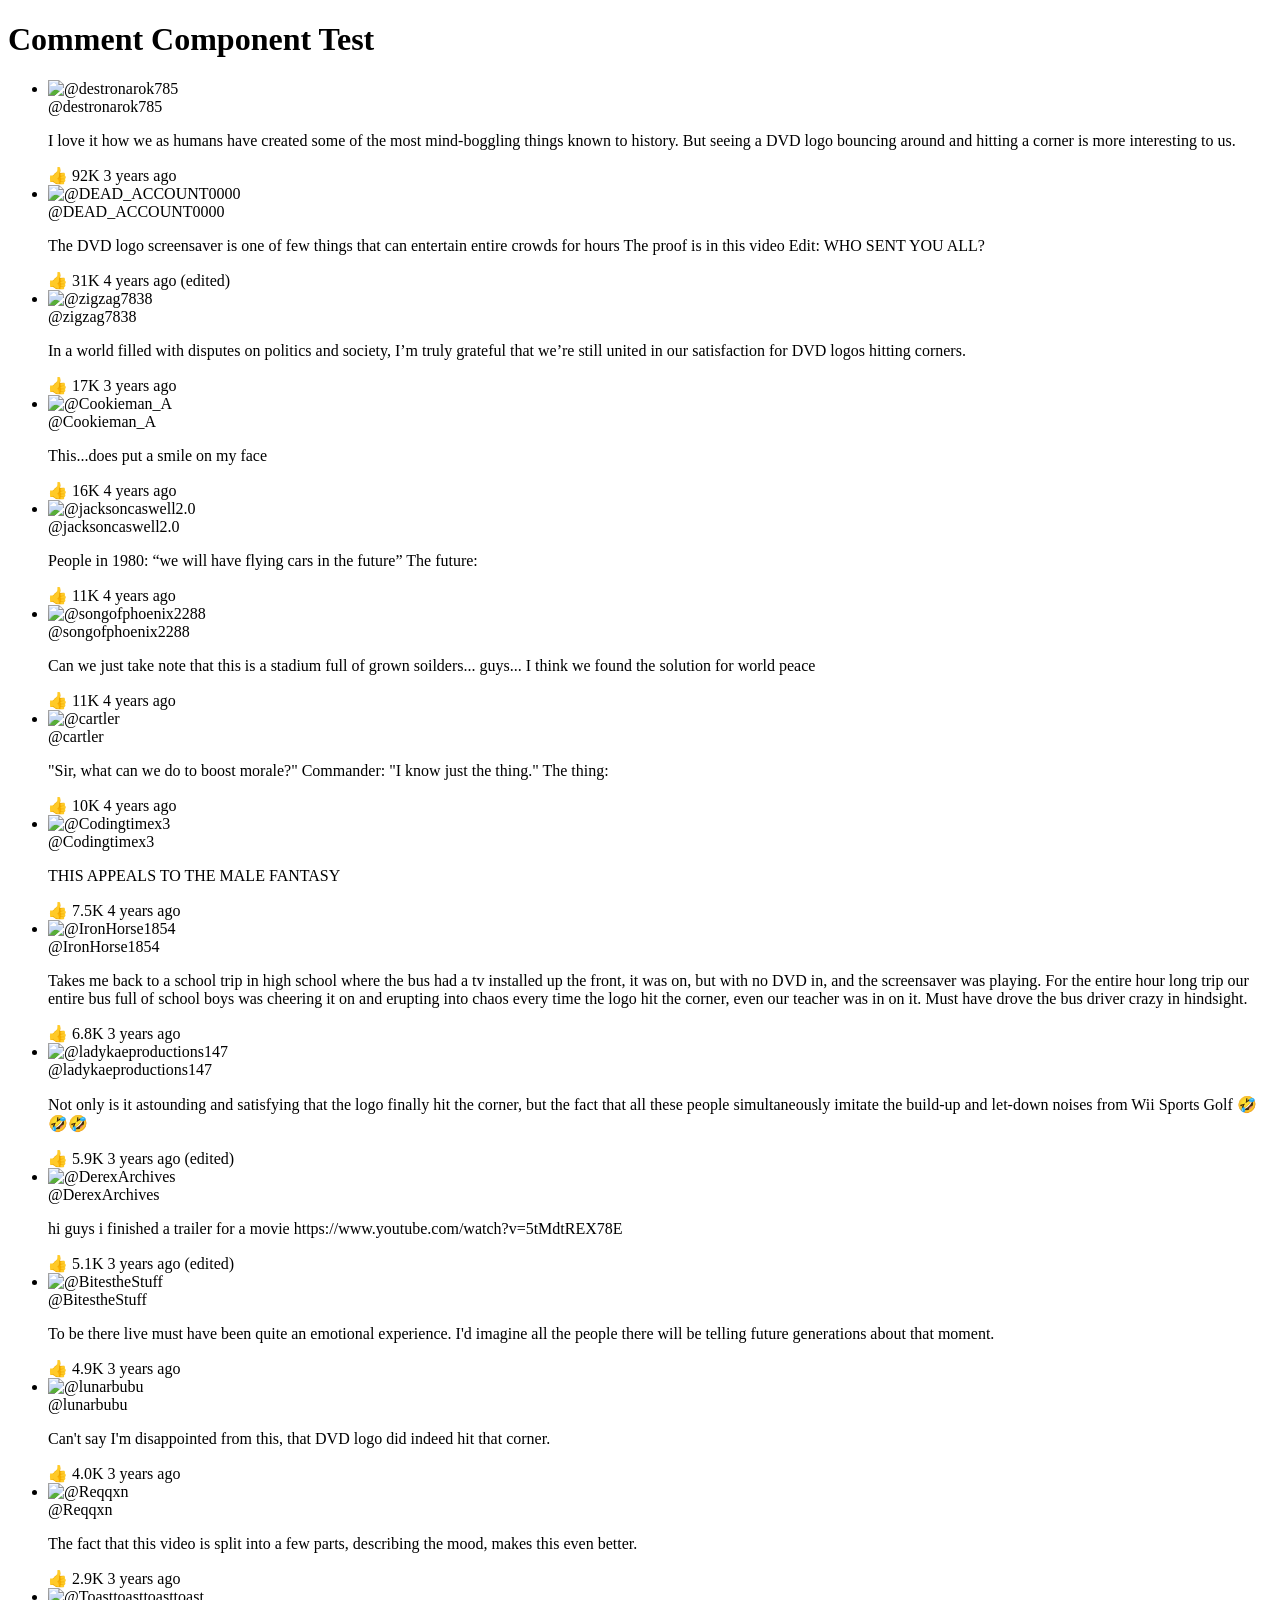
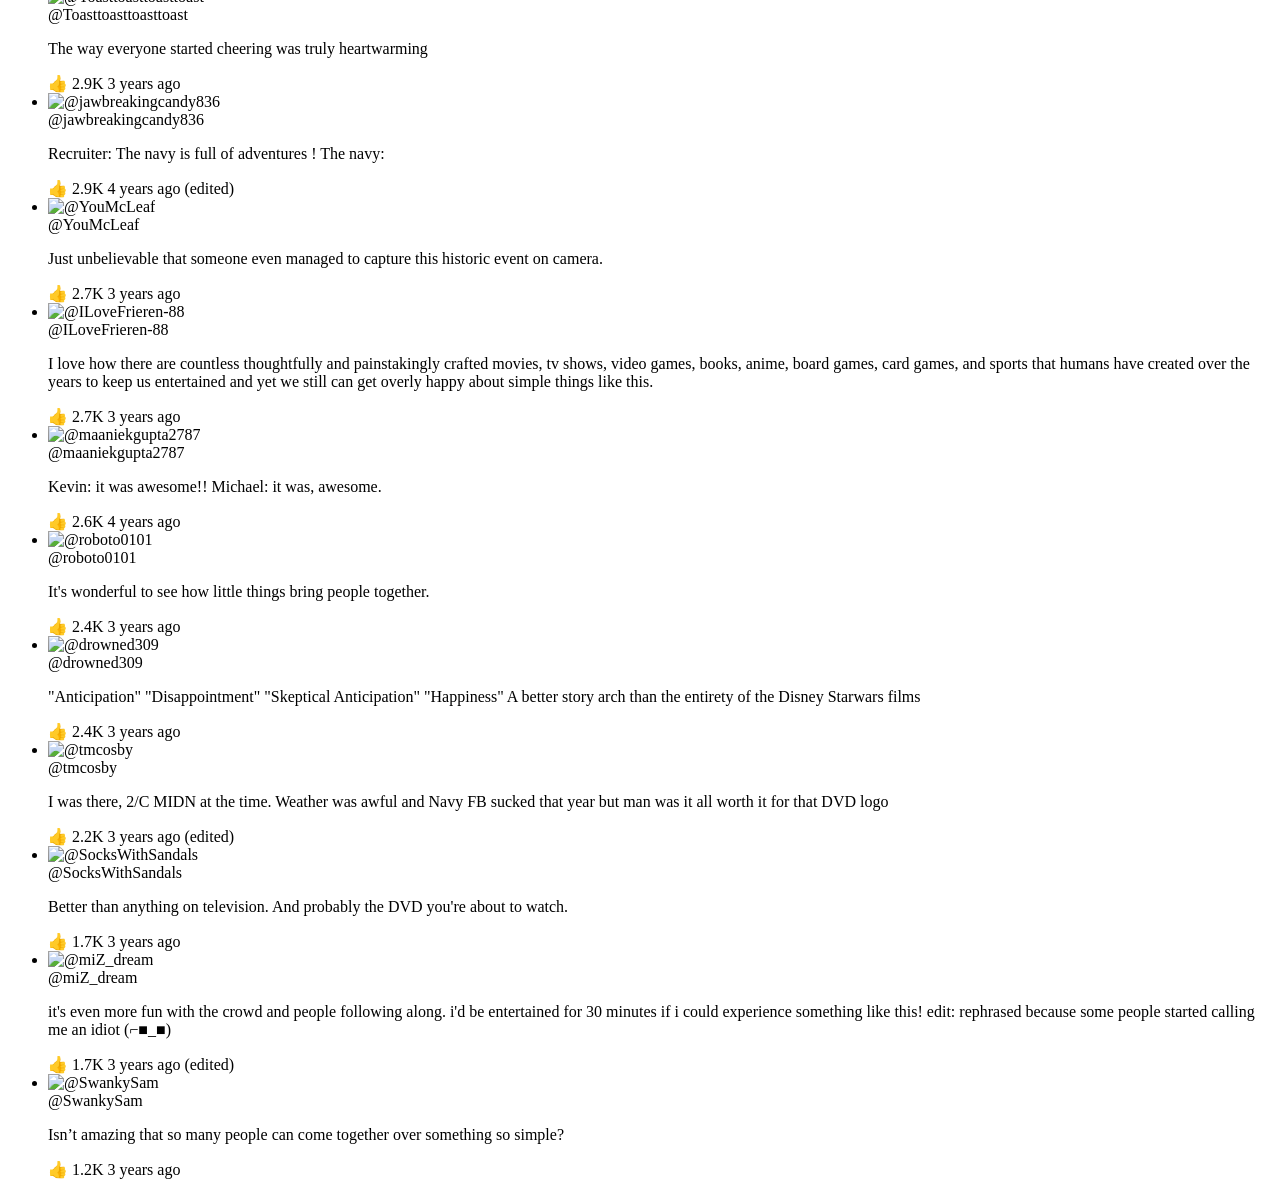
==== docs/my_example.html @ 3e5bfe88 "refactor: rename" ====
<!DOCTYPE html>
<html lang="en">
<head>
    <meta charset="UTF-8">
    <meta name="viewport" content="width=device-width, initial-scale=1.0">
    <title>Comment Component Test</title>
    <link rel="stylesheet" href="styles.css">
</head>
<body>
    <div class="container">
        <h1>Comment Component Test</h1>
        
        <ul id="comments-list">
        </ul>
    </div>

    <script src="test-comments.js"></script>
</body>
</html>
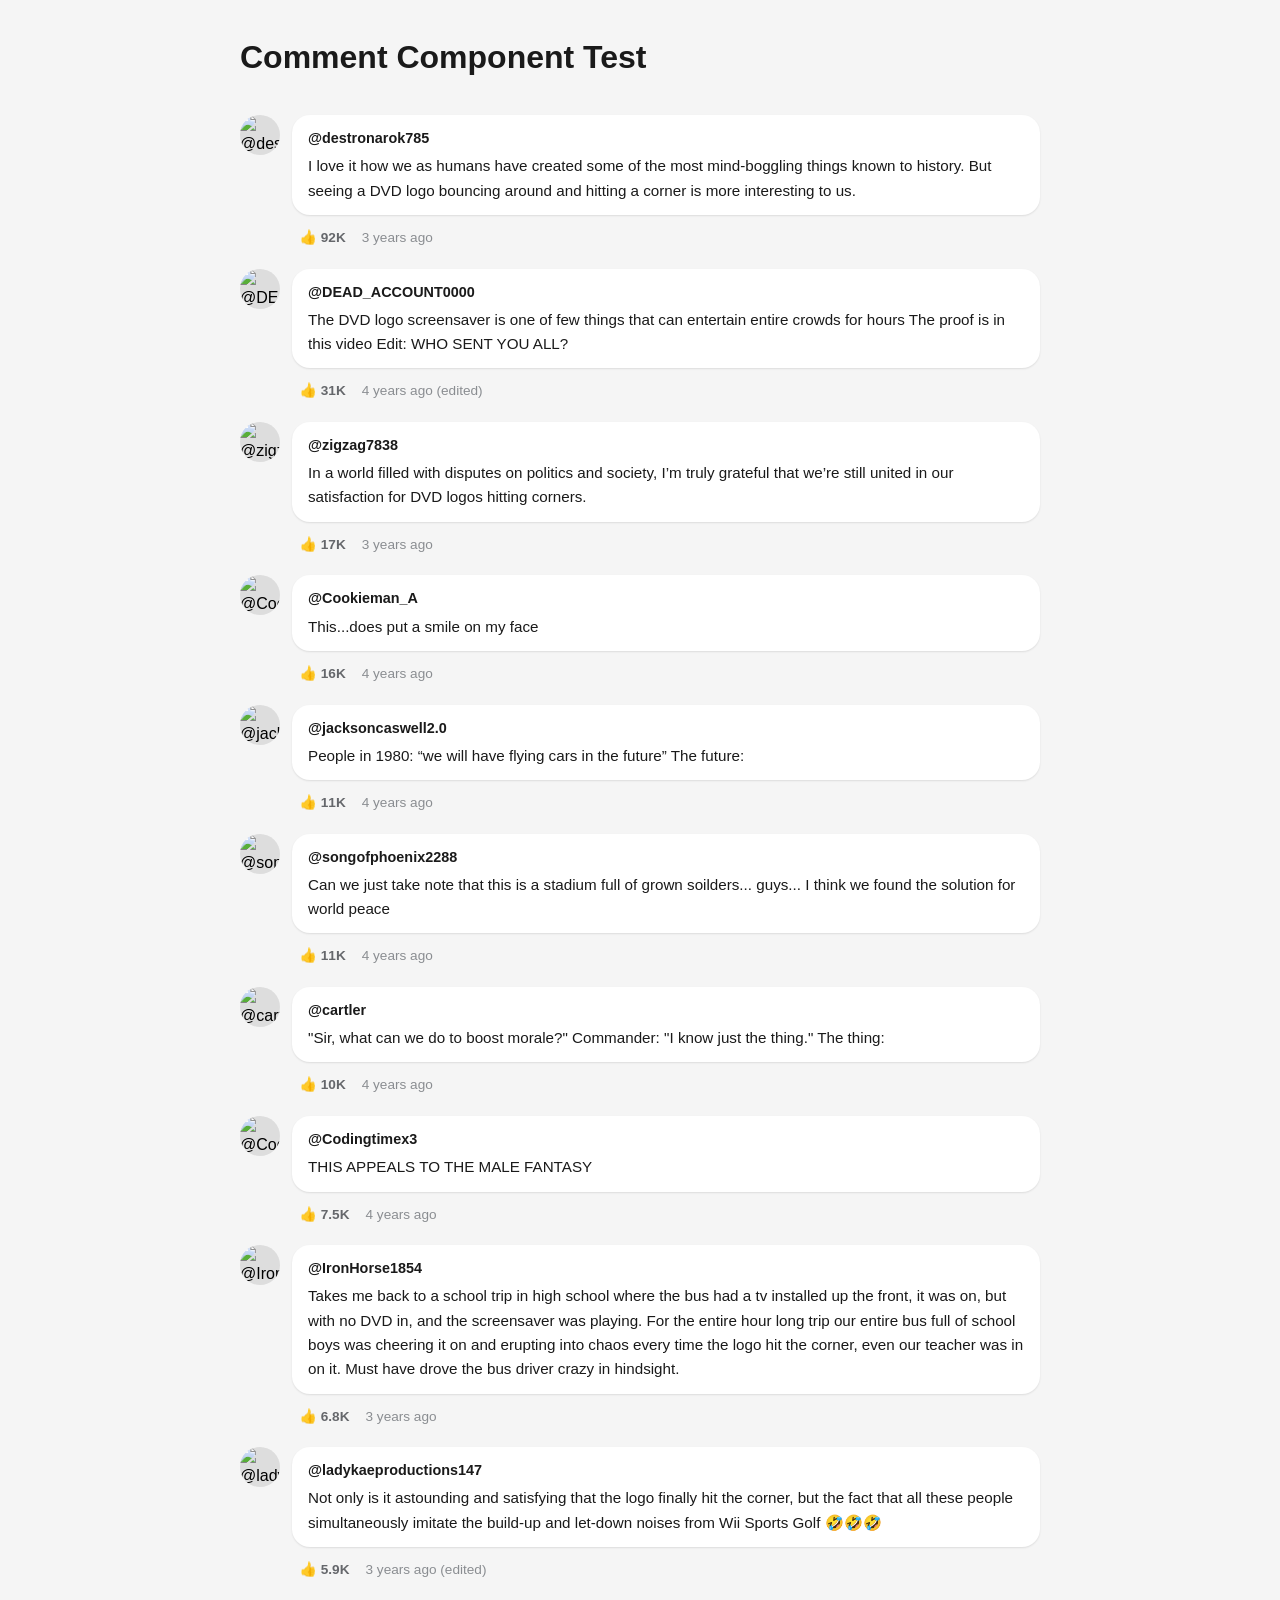
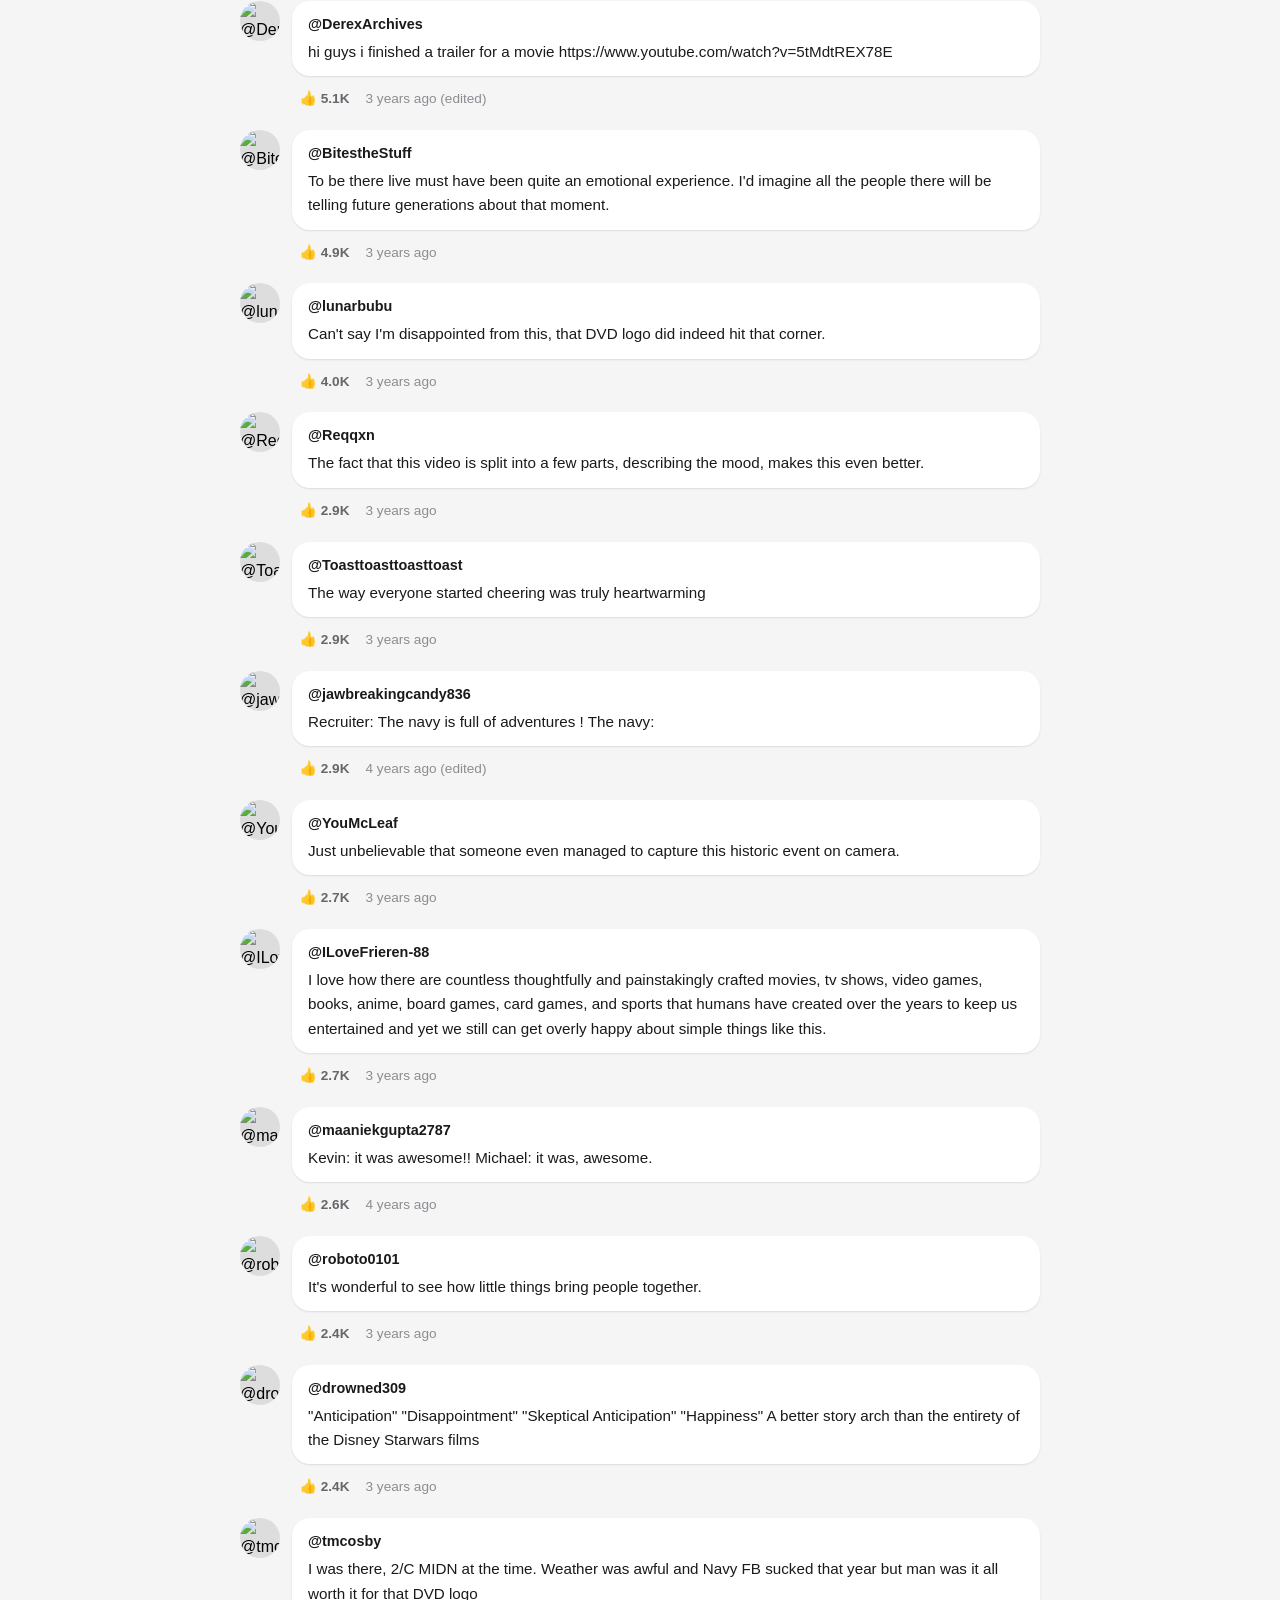
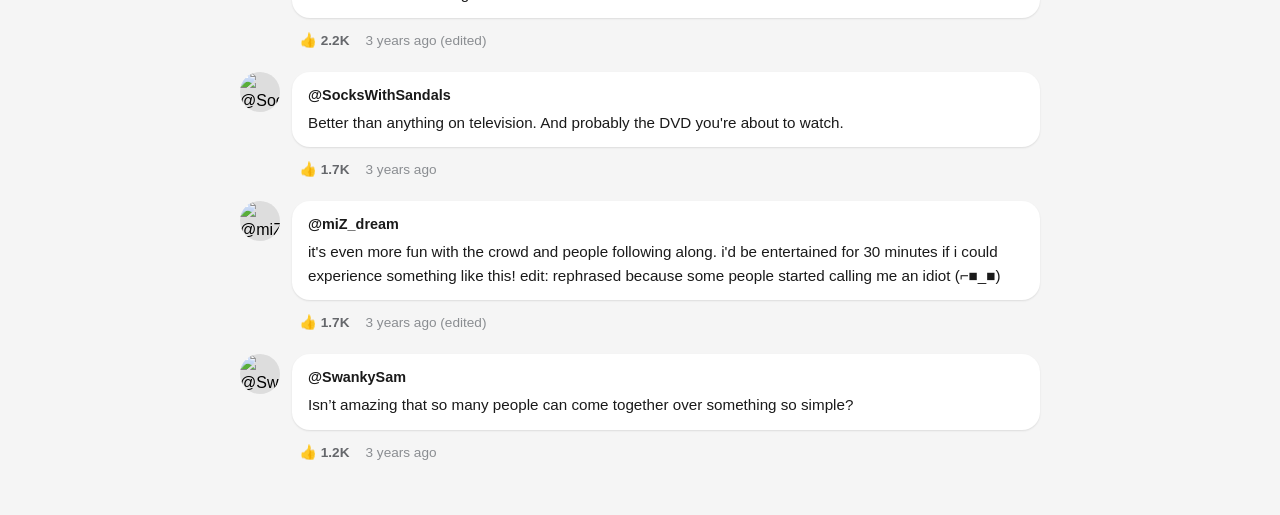
==== commit 0ad6e108: "migration the movie" ====
--- a/docs/my_example.html
+++ b/docs/my_example.html
@@ -1,19 +1,18 @@
-<!DOCTYPE html>
+<!doctype html>
 <html lang="en">
-<head>
-    <meta charset="UTF-8">
-    <meta name="viewport" content="width=device-width, initial-scale=1.0">
+  <head>
+    <meta charset="UTF-8" />
+    <meta name="viewport" content="width=device-width, initial-scale=1.0" />
     <title>Comment Component Test</title>
-    <link rel="stylesheet" href="styles.css">
-</head>
-<body>
+    <link rel="stylesheet" href="styles.css" />
+  </head>
+  <body>
     <div class="container">
-        <h1>Comment Component Test</h1>
-        
-        <ul id="comments-list">
-        </ul>
+      <h1>Comment Component Test</h1>
+
+      <ul id="comments-list"></ul>
     </div>
 
-    <script src="test-comments.js"></script>
-</body>
+    <script src="testCode.js"></script>
+  </body>
 </html>
--- a/docs/styles.css
+++ b/docs/styles.css
@@ -0,0 +1,178 @@
+* {
+    margin: 0;
+    padding: 0;
+    box-sizing: border-box;
+}
+
+body {
+    font-family: -apple-system, BlinkMacSystemFont, 'Segoe UI', Roboto, Oxygen, Ubuntu, Cantarell, sans-serif;
+    line-height: 1.6;
+    background: #f5f5f5;
+    padding: 2rem;
+}
+
+.container {
+    max-width: 800px;
+    margin: 0 auto;
+}
+
+h1 {
+    margin-bottom: 2rem;
+    color: #1a1a1a;
+}
+
+ul {
+    list-style: none;
+    padding: 0;
+    margin: 0;
+}
+
+li[style*="--nested: true"] {
+    padding-left: 3rem;
+}
+
+@supports (container-type: inline-size) {
+    @container style(--nested: true) {
+        li.main {
+            display: grid;
+            grid-template-columns: 3rem 3rem 1fr;
+        }
+
+        li.main .comment {
+            grid-column: 1 / -1;
+        }
+    }
+}
+
+.comment {
+    --size: 2.5rem;
+    display: flex;
+    gap: 0.75rem;
+    margin-bottom: 1rem;
+    position: relative;
+}
+
+.avatar {
+    flex: 0 0 var(--size);
+    width: var(--size);
+    height: var(--size);
+    border-radius: 50%;
+    background: #ddd;
+    overflow: hidden;
+}
+
+.avatar img {
+    width: 100%;
+    height: 100%;
+    object-fit: cover;
+}
+
+.comment__wrapper {
+    flex: 1;
+    min-width: 0;
+}
+
+.comment__body {
+    background: #fff;
+    border-radius: 18px;
+    padding: 0.75rem 1rem;
+    box-shadow: 0 1px 2px rgba(0, 0, 0, 0.1);
+}
+
+.comment__author {
+    font-weight: 600;
+    color: #1a1a1a;
+    font-size: 0.9rem;
+    margin-bottom: 0.25rem;
+    display: block;
+}
+
+.comment__text {
+    color: #1a1a1a;
+    font-size: 0.95rem;
+    margin: 0;
+    word-wrap: break-word;
+}
+
+.comment__meta {
+    display: flex;
+    gap: 1rem;
+    padding: 0.25rem 0.5rem;
+    font-size: 0.85rem;
+    color: #65676b;
+    align-items: center;
+}
+
+.comment__likes {
+    font-weight: 600;
+}
+
+.comment__time {
+    color: #8a8d91;
+}
+
+.comment__actions {
+    display: flex;
+    gap: 1rem;
+    padding: 0.25rem 0.5rem;
+    font-size: 0.85rem;
+}
+
+.comment__actions a {
+    color: #65676b;
+    text-decoration: none;
+    font-weight: 600;
+    transition: color 0.2s;
+}
+
+.comment__actions a:hover {
+    color: #1a1a1a;
+    text-decoration: underline;
+}
+
+.comment-replies {
+    margin-top: 0.5rem;
+}
+
+.comment-replies .comment {
+    --size: 2rem;
+}
+
+@supports (selector(:has(ul))) {
+    li:has(ul) > .comment::before {
+        content: "";
+        position: absolute;
+        left: calc(var(--size) / 2);
+        top: calc(var(--size) + 0.5rem);
+        bottom: 0;
+        width: 2px;
+        background: #e0e0e0;
+    }
+}
+
+.comment__stats {
+    display: flex;
+    gap: 0.5rem;
+    align-items: center;
+    padding: 0.25rem 0.5rem;
+    font-size: 0.85rem;
+}
+
+.stat-badge {
+    background: #e7f3ff;
+    color: #1876f2;
+    padding: 0.125rem 0.5rem;
+    border-radius: 12px;
+    font-weight: 600;
+    font-size: 0.8rem;
+}
+
+.pinned-badge {
+    background: #fff3cd;
+    color: #856404;
+}
+
+.favorited-badge {
+    background: #ffe7e7;
+    color: #c41e3a;
+}
